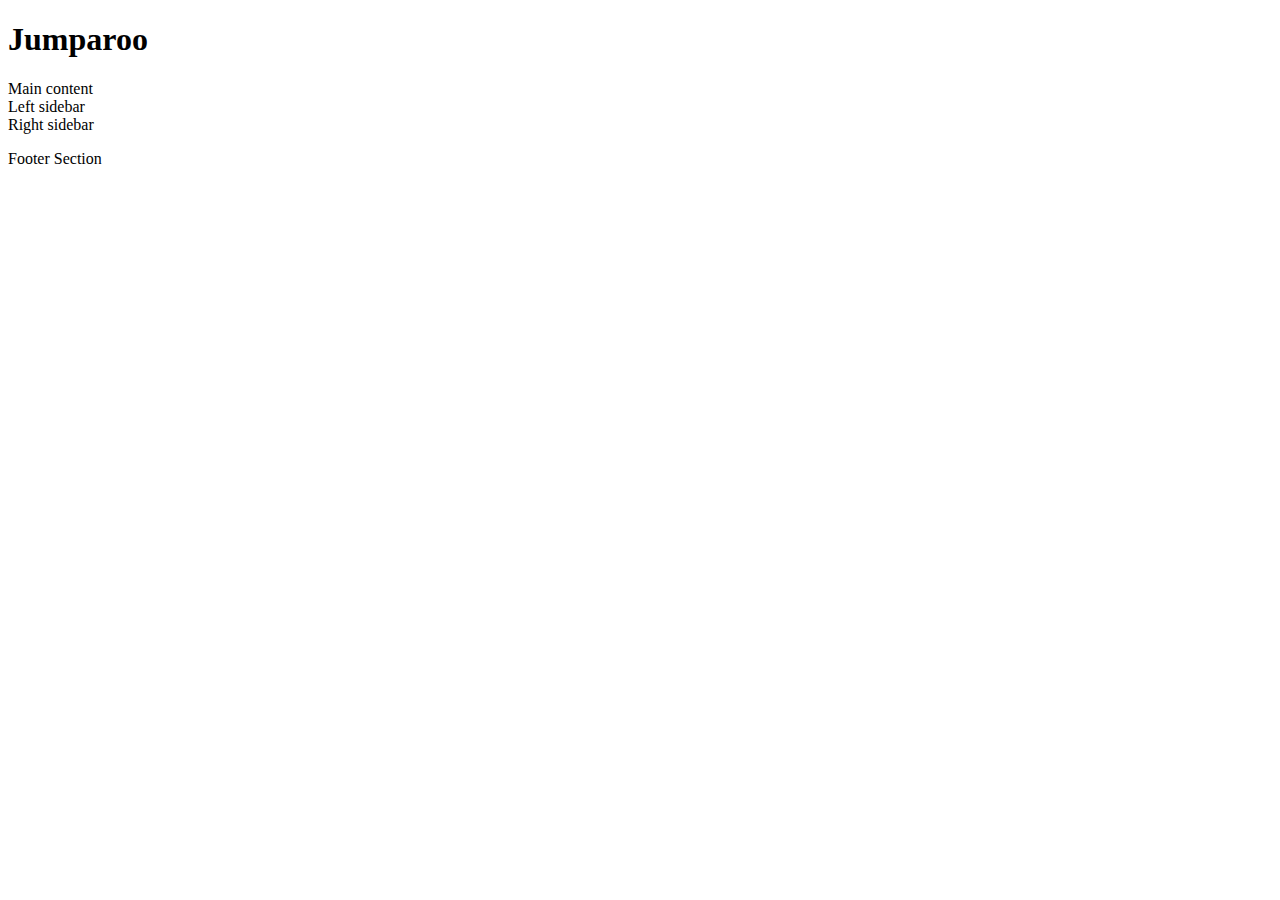
==== web-app/app/templates/index.html @ 76208eb9 "entire setup for webpage, minus webpage styles" ====
<!DOCTYPE html>
<html lang="en">
<head>
    <meta charset="UTF-8">
    <meta name="viewport" content="width=device-width, initial-scale=1.0">
    <title>Jumparoo</title>
</head>
<body>
    <header>
        <h1>Jumparoo</h1>
    </header>

    <main>
      <div class="content-with-sidebars">
        <div>Main content</div>
        <div>Left sidebar</div>
        <div>Right sidebar</div>
    </div>
    </main>

    <footer>
        <p>Footer Section</p>
    </footer>
</body>
</html>
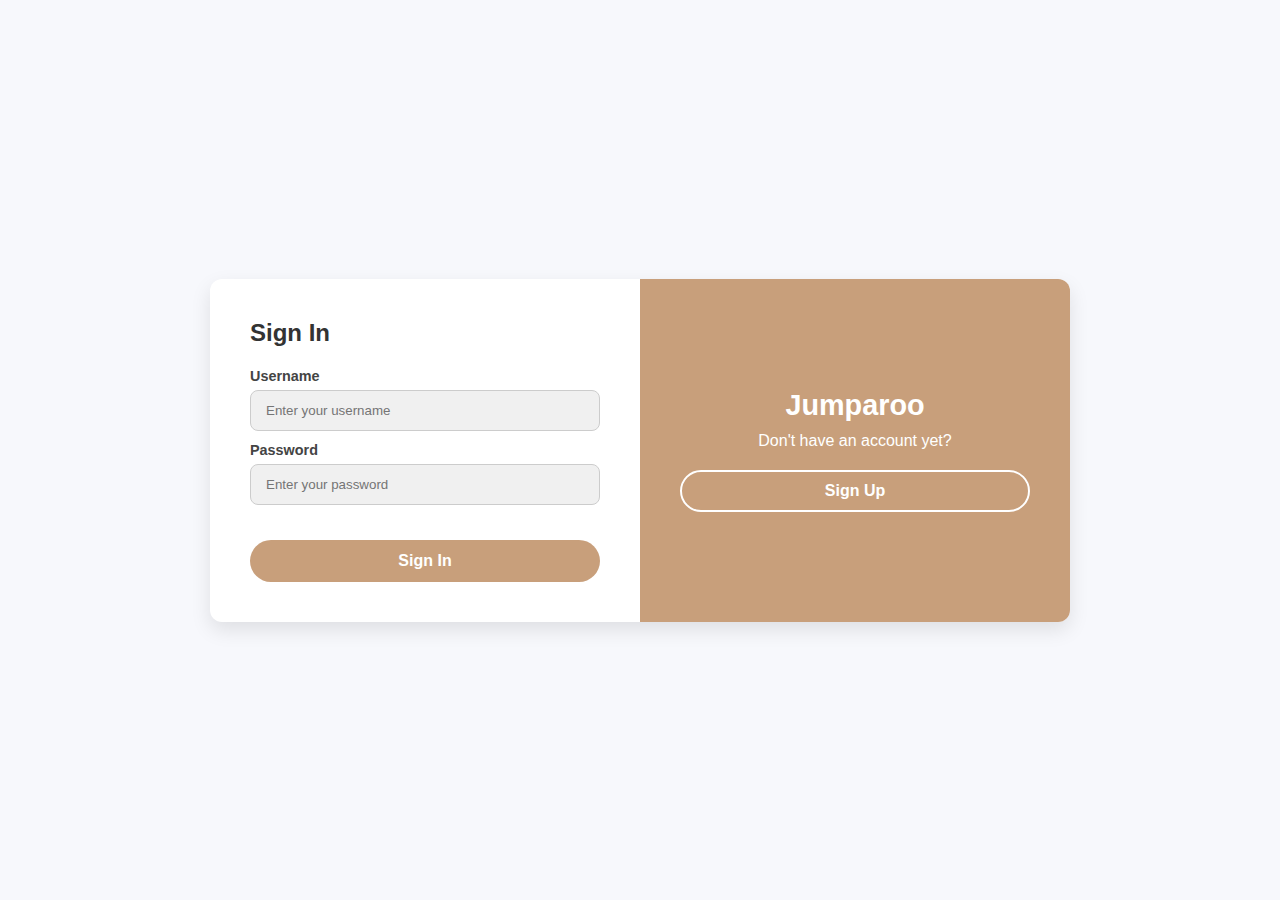
==== commit 7b5a1c5c: "restructured web-app" ====
--- a/web-app/app/templates/index.html
+++ b/web-app/app/templates/index.html
@@ -1,25 +1,32 @@
 <!DOCTYPE html>
 <html lang="en">
 <head>
-    <meta charset="UTF-8">
-    <meta name="viewport" content="width=device-width, initial-scale=1.0">
-    <title>Jumparoo</title>
+  <meta charset="UTF-8" />
+  <meta name="viewport" content="width=device-width, initial-scale=1.0"/>
+  <title>Login</title>
+  <link rel="stylesheet" href="../static/login.css" />
 </head>
 <body>
-    <header>
-        <h1>Jumparoo</h1>
-    </header>
+  <div class="container">
+    <div class="login-box">
+      <div class="form-section">
+        <h2>Sign In</h2>
+        <form>
+          <label for="username">Username</label>
+          <input type="text" id="username" placeholder="Enter your username" required>
+          
+          <label for="password">Password</label>
+          <input type="password" id="password" placeholder="Enter your password" required>
 
-    <main>
-      <div class="content-with-sidebars">
-        <div>Main content</div>
-        <div>Left sidebar</div>
-        <div>Right sidebar</div>
+          <button type="submit">Sign In</button>
+        </form>
+      </div>
+      <div class="welcome-section">
+        <h2>Jumparoo</h2>
+        <p>Don't have an account yet?</p>
+        <a href="#" class="signup-btn">Sign Up</a>
+      </div>
     </div>
-    </main>
-
-    <footer>
-        <p>Footer Section</p>
-    </footer>
+  </div>
 </body>
 </html>
--- a/web-app/app/static/login.css
+++ b/web-app/app/static/login.css
@@ -0,0 +1,115 @@
+* {
+  margin: 0;
+  padding: 0;
+  box-sizing: border-box;
+}
+
+body {
+  font-family: Arial, sans-serif;
+  background-color: #f7f8fc;
+  display: flex;
+  justify-content: center;
+  align-items: center;
+  height: 100vh;
+}
+
+.container {
+  width: 100%;
+  max-width: 900px;
+  padding: 20px;
+}
+
+.login-box {
+  display: flex;
+  background: #fff;
+  border-radius: 12px;
+  box-shadow: 0 8px 20px rgba(0, 0, 0, 0.1);
+  overflow: hidden;
+}
+
+.form-section, .welcome-section {
+  padding: 40px;
+  width: 50%;
+}
+
+.form-section {
+  display: flex;
+  flex-direction: column;
+  justify-content: center;
+}
+
+.form-section h2 {
+  margin-bottom: 20px;
+  color: #333;
+}
+
+label {
+  font-weight: 600;
+  font-size: 0.9rem;
+  color: #444;
+  margin-top: 15px;
+}
+
+input[type="text"],
+input[type="password"] {
+  width: 100%;
+  padding: 12px 15px;
+  margin-top: 5px;
+  margin-bottom: 10px;
+  border-radius: 8px;
+  border: 1px solid #ccc;
+  background: #f0f0f0;
+  outline: none;
+}
+
+button {
+  width: 100%;
+  margin-top: 25px;
+  padding: 12px;
+  border: none;
+  border-radius: 30px;
+  background: #c89f7b; /* kangaroo brown */
+  color: white;
+  font-weight: bold;
+  font-size: 1rem;
+  cursor: pointer;
+  transition: 0.3s ease;
+}
+
+button:hover {
+  opacity: 0.9;
+}
+
+.welcome-section {
+  background: #c89f7b; /* kangaroo brown */
+  color: white;
+  text-align: center;
+  display: flex;
+  flex-direction: column;
+  justify-content: center;
+}
+
+.welcome-section h2 {
+  font-size: 1.8rem;
+  margin-bottom: 10px;
+}
+
+.welcome-section p {
+  margin-bottom: 20px;
+}
+
+.signup-btn {
+  display: inline-block;
+  padding: 10px 25px;
+  border: 2px solid white;
+  border-radius: 25px;
+  color: white;
+  text-decoration: none;
+  font-weight: bold;
+  transition: 0.3s ease;
+}
+
+.signup-btn:hover {
+  background: white;
+  color: #ff5858;
+}
